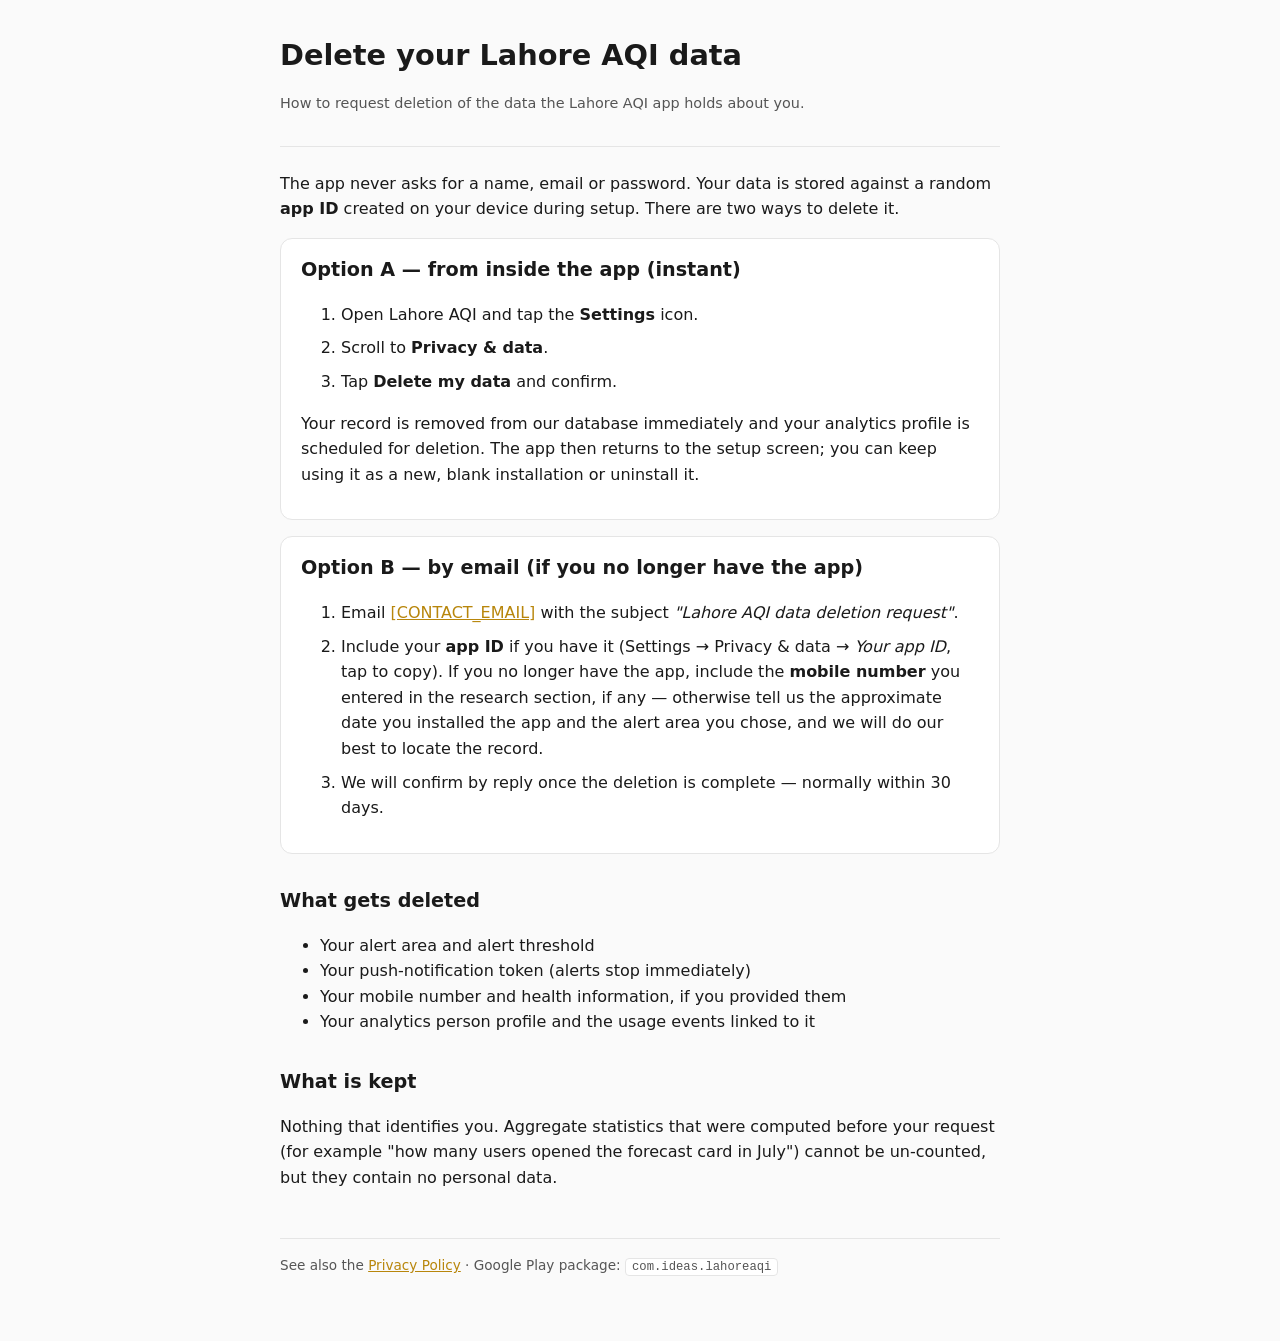
==== delete-my-data.html @ 3244fdd6 "play store readiness: app 1.3.0, per-user auth, parallel apk/prod backends, prod logging Co-Authored" ====
<!doctype html>
<html lang="en">
<head>
<meta charset="utf-8">
<meta name="viewport" content="width=device-width, initial-scale=1">
<title>Lahore AQI — Delete my data</title>
<link rel="stylesheet" href="_style.css">
</head>
<body>
<main>
  <!-- BEFORE PUBLISHING: replace [CONTACT_EMAIL] with a monitored mailbox. -->
  <header>
    <h1>Delete your Lahore AQI data</h1>
    <p class="meta">How to request deletion of the data the Lahore AQI app holds about you.</p>
  </header>

  <p>The app never asks for a name, email or password. Your data is stored against a random <strong>app ID</strong> created on your device during setup. There are two ways to delete it.</p>

  <div class="card">
    <h2 style="margin-top:0">Option A — from inside the app (instant)</h2>
    <ol class="steps">
      <li>Open Lahore AQI and tap the <strong>Settings</strong> icon.</li>
      <li>Scroll to <strong>Privacy &amp; data</strong>.</li>
      <li>Tap <strong>Delete my data</strong> and confirm.</li>
    </ol>
    <p>Your record is removed from our database immediately and your analytics profile is scheduled for deletion. The app then returns to the setup screen; you can keep using it as a new, blank installation or uninstall it.</p>
  </div>

  <div class="card">
    <h2 style="margin-top:0">Option B — by email (if you no longer have the app)</h2>
    <ol class="steps">
      <li>Email <a href="mailto:[CONTACT_EMAIL]?subject=Lahore%20AQI%20data%20deletion%20request">[CONTACT_EMAIL]</a> with the subject <em>"Lahore AQI data deletion request"</em>.</li>
      <li>Include your <strong>app ID</strong> if you have it (Settings → Privacy &amp; data → <em>Your app ID</em>, tap to copy). If you no longer have the app, include the <strong>mobile number</strong> you entered in the research section, if any — otherwise tell us the approximate date you installed the app and the alert area you chose, and we will do our best to locate the record.</li>
      <li>We will confirm by reply once the deletion is complete — normally within 30 days.</li>
    </ol>
  </div>

  <h2>What gets deleted</h2>
  <ul>
    <li>Your alert area and alert threshold</li>
    <li>Your push-notification token (alerts stop immediately)</li>
    <li>Your mobile number and health information, if you provided them</li>
    <li>Your analytics person profile and the usage events linked to it</li>
  </ul>

  <h2>What is kept</h2>
  <p>Nothing that identifies you. Aggregate statistics that were computed before your request (for example "how many users opened the forecast card in July") cannot be un-counted, but they contain no personal data.</p>

  <footer>See also the <a href="privacy-policy.html">Privacy Policy</a> · Google Play package: <code>com.ideas.lahoreaqi</code></footer>
</main>
</body>
</html>
---- _style.css ----
:root { color-scheme: light dark; --fg: #1a1a1a; --muted: #555; --bg: #fafafa; --card: #fff; --accent: #b8860b; --border: #e5e5e5; }
@media (prefers-color-scheme: dark) { :root { --fg: #ececec; --muted: #a5a5a5; --bg: #111; --card: #1b1b1b; --accent: #ffd700; --border: #2a2a2a; } }
* { box-sizing: border-box; }
body { margin: 0; font: 16px/1.6 system-ui, -apple-system, "Segoe UI", Roboto, sans-serif; color: var(--fg); background: var(--bg); }
main { max-width: 760px; margin: 0 auto; padding: 32px 20px 64px; }
header { border-bottom: 1px solid var(--border); padding-bottom: 16px; margin-bottom: 24px; }
h1 { font-size: 1.8rem; margin: 0 0 4px; }
h2 { font-size: 1.2rem; margin: 32px 0 8px; }
h3 { font-size: 1rem; margin: 20px 0 6px; }
p, li { color: var(--fg); }
.meta { color: var(--muted); font-size: .9rem; }
a { color: var(--accent); }
table { width: 100%; border-collapse: collapse; margin: 12px 0; font-size: .95rem; }
th, td { text-align: left; vertical-align: top; padding: 8px 10px; border-bottom: 1px solid var(--border); }
th { color: var(--muted); font-weight: 600; }
.card { background: var(--card); border: 1px solid var(--border); border-radius: 12px; padding: 16px 20px; margin: 16px 0; }
.steps li { margin-bottom: 8px; }
code { background: var(--card); border: 1px solid var(--border); border-radius: 4px; padding: 1px 6px; font-size: .9em; }
nav a { margin-right: 16px; }
footer { margin-top: 48px; color: var(--muted); font-size: .85rem; border-top: 1px solid var(--border); padding-top: 16px; }
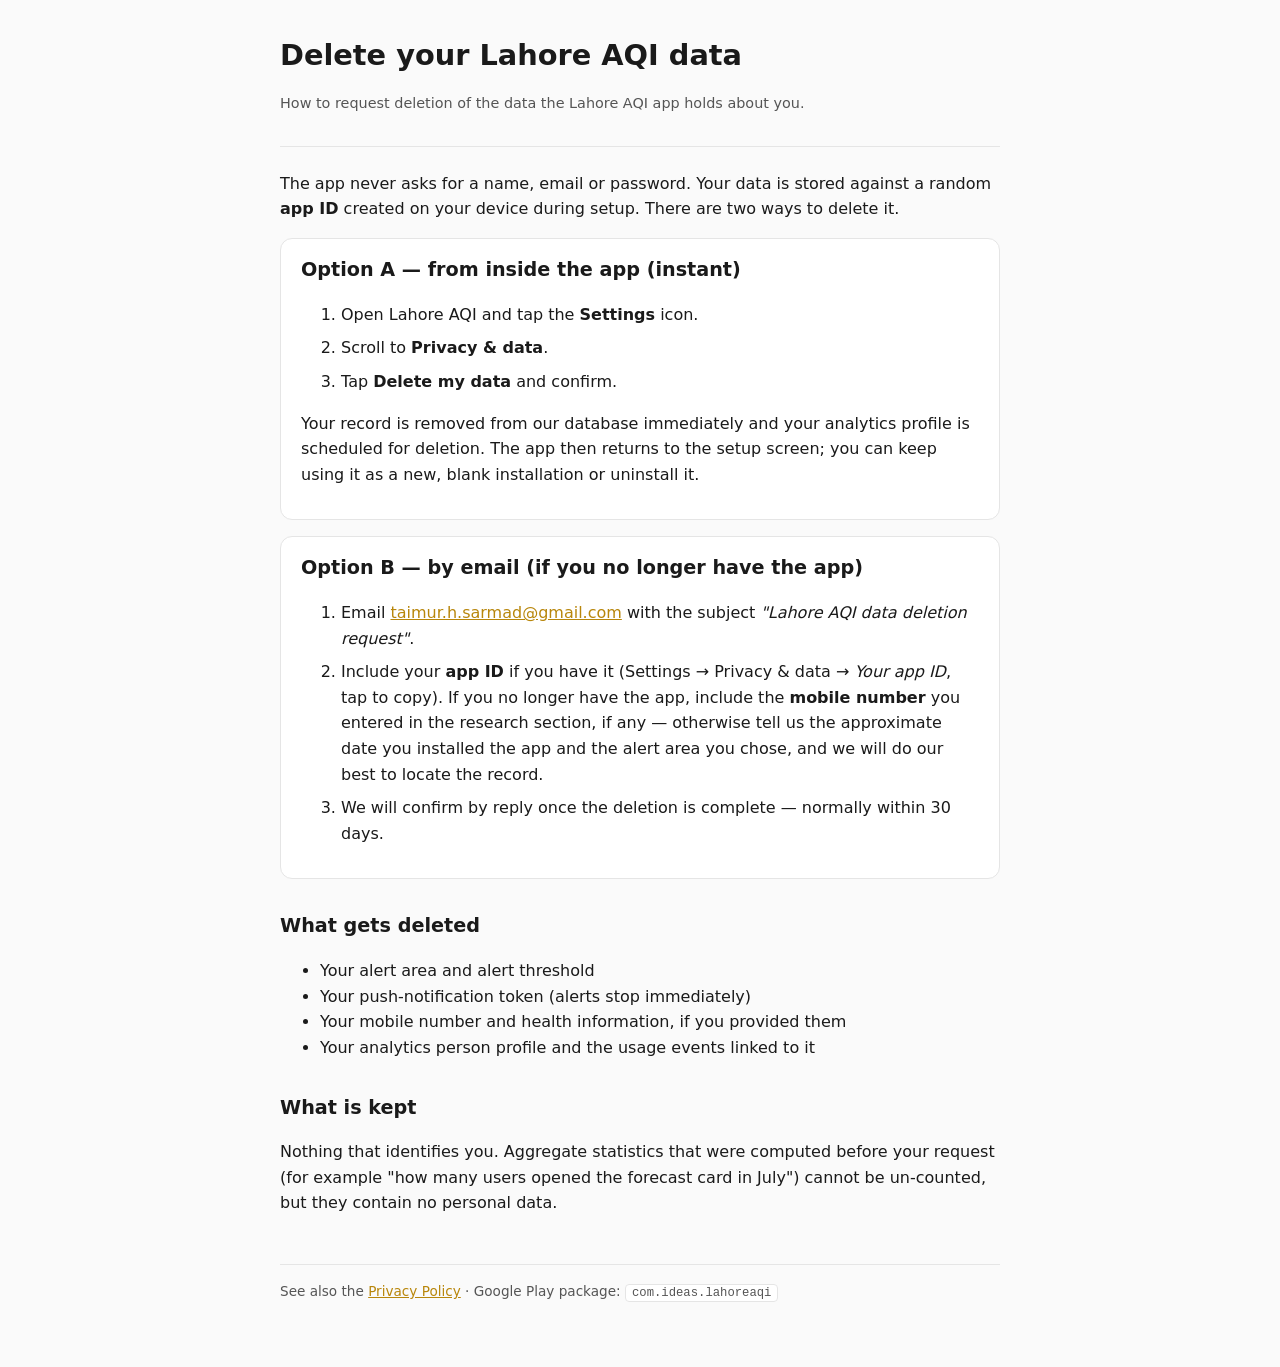
==== commit 7fd5b0bf: "legal: operator + contact details Co-Authored-By: Claude Fable 5 <noreply@anthropic.com> Claude-Sess" ====
--- a/delete-my-data.html
+++ b/delete-my-data.html
@@ -8,7 +8,7 @@
 </head>
 <body>
 <main>
-  <!-- BEFORE PUBLISHING: replace [CONTACT_EMAIL] with a monitored mailbox. -->
+  <!-- BEFORE PUBLISHING: replace taimur.h.sarmad@gmail.com with a monitored mailbox. -->
   <header>
     <h1>Delete your Lahore AQI data</h1>
     <p class="meta">How to request deletion of the data the Lahore AQI app holds about you.</p>
@@ -29,7 +29,7 @@
   <div class="card">
     <h2 style="margin-top:0">Option B — by email (if you no longer have the app)</h2>
     <ol class="steps">
-      <li>Email <a href="mailto:[CONTACT_EMAIL]?subject=Lahore%20AQI%20data%20deletion%20request">[CONTACT_EMAIL]</a> with the subject <em>"Lahore AQI data deletion request"</em>.</li>
+      <li>Email <a href="mailto:taimur.h.sarmad@gmail.com?subject=Lahore%20AQI%20data%20deletion%20request">taimur.h.sarmad@gmail.com</a> with the subject <em>"Lahore AQI data deletion request"</em>.</li>
       <li>Include your <strong>app ID</strong> if you have it (Settings → Privacy &amp; data → <em>Your app ID</em>, tap to copy). If you no longer have the app, include the <strong>mobile number</strong> you entered in the research section, if any — otherwise tell us the approximate date you installed the app and the alert area you chose, and we will do our best to locate the record.</li>
       <li>We will confirm by reply once the deletion is complete — normally within 30 days.</li>
     </ol>
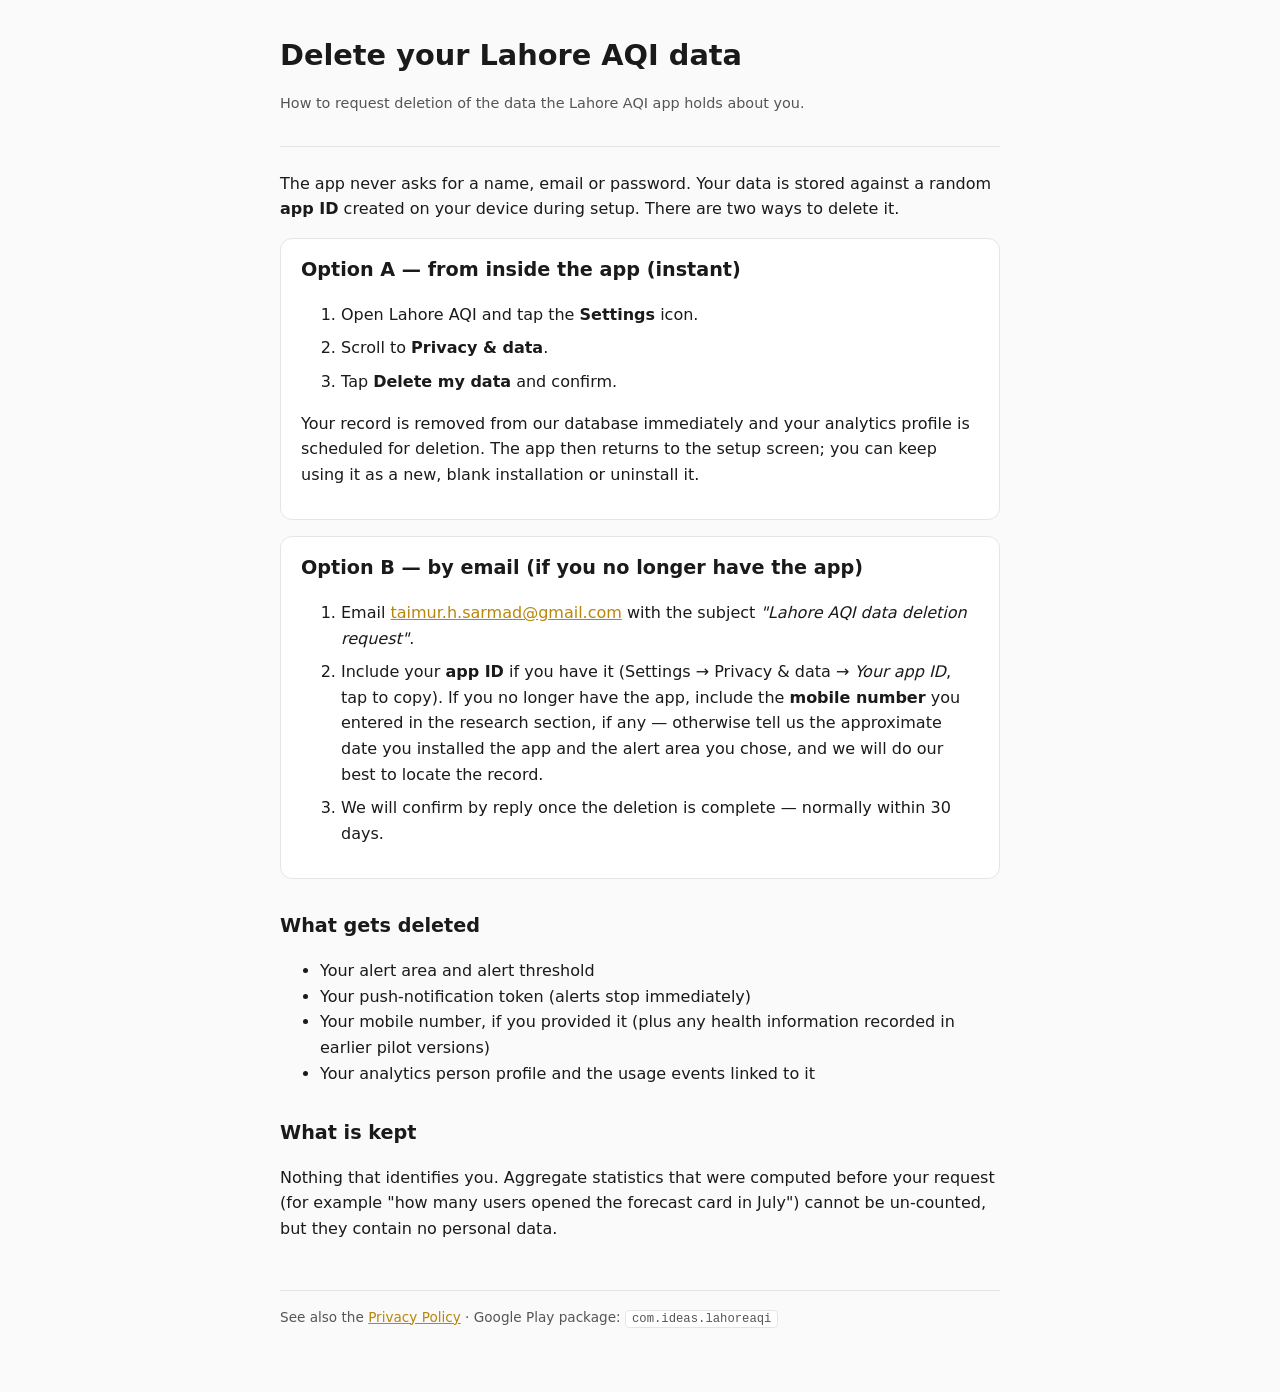
==== commit 71bf1065: "feat!: remove asthma/health-info collection (Play org-account rejection) Google rejected the closed-" ====
--- a/delete-my-data.html
+++ b/delete-my-data.html
@@ -39,7 +39,7 @@
   <ul>
     <li>Your alert area and alert threshold</li>
     <li>Your push-notification token (alerts stop immediately)</li>
-    <li>Your mobile number and health information, if you provided them</li>
+    <li>Your mobile number, if you provided it (plus any health information recorded in earlier pilot versions)</li>
     <li>Your analytics person profile and the usage events linked to it</li>
   </ul>
 
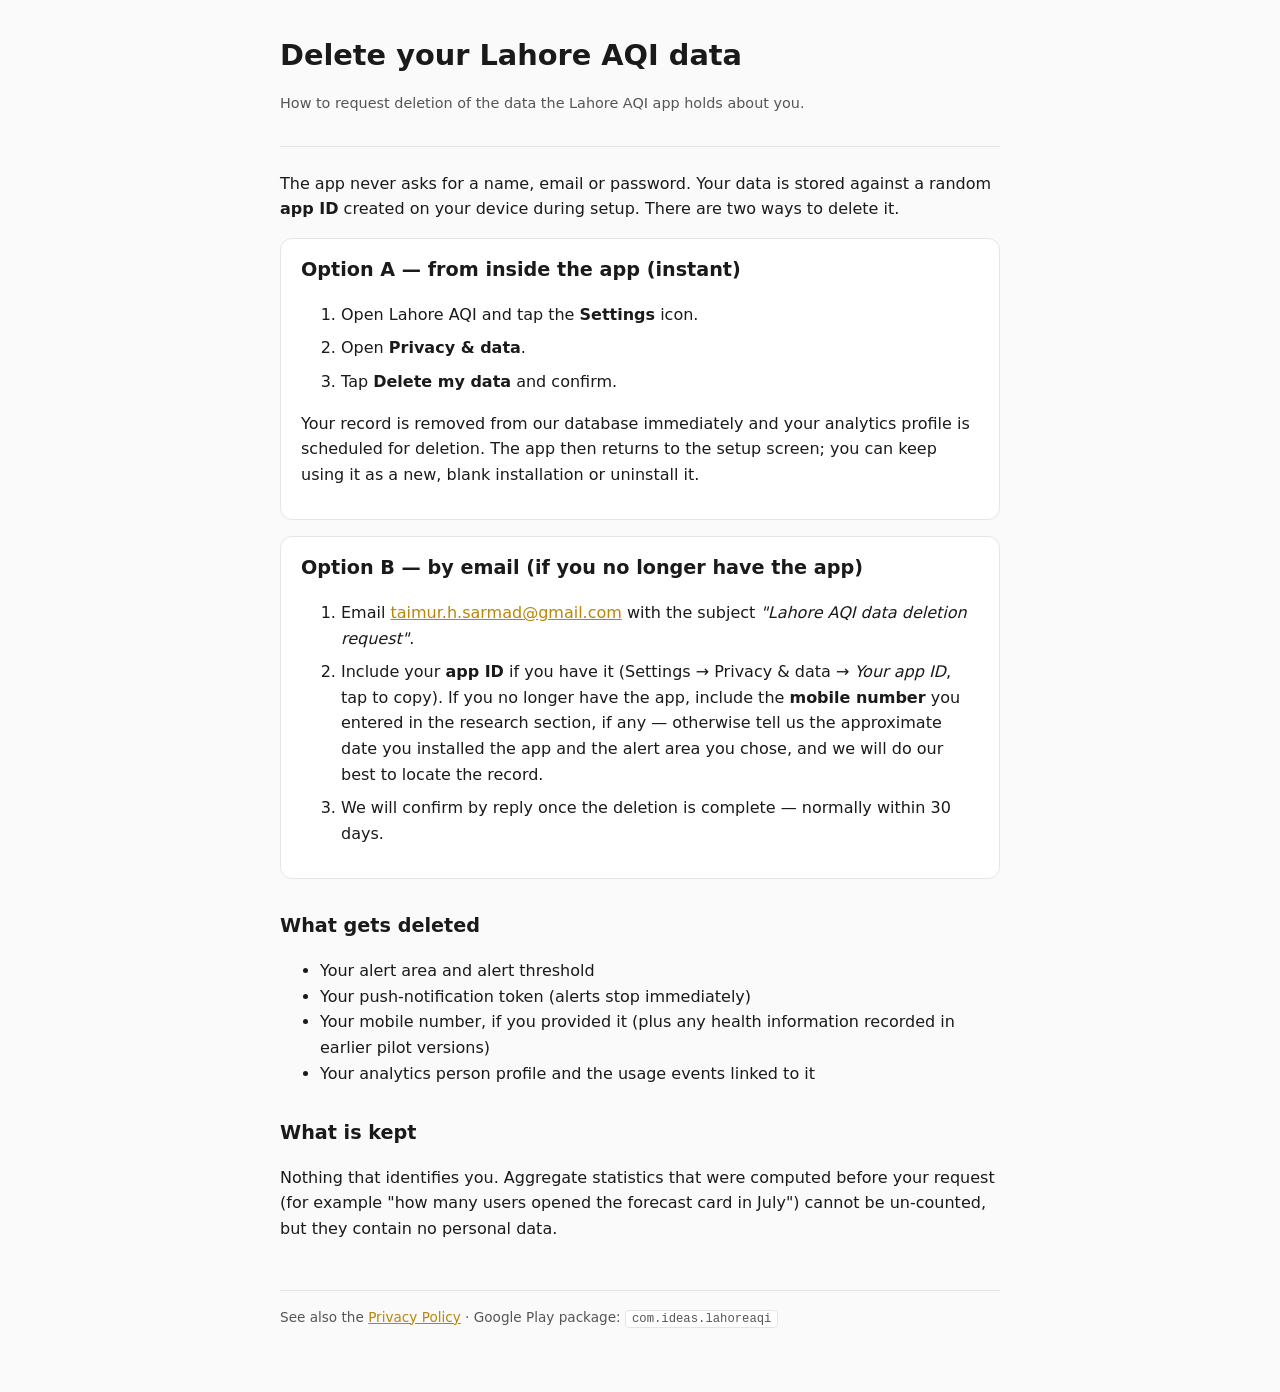
==== commit 8c909ce2: "fix(app): no see-through flicker on navigation; Privacy & data moves to its own screen Flicker: ever" ====
--- a/delete-my-data.html
+++ b/delete-my-data.html
@@ -20,7 +20,7 @@
     <h2 style="margin-top:0">Option A — from inside the app (instant)</h2>
     <ol class="steps">
       <li>Open Lahore AQI and tap the <strong>Settings</strong> icon.</li>
-      <li>Scroll to <strong>Privacy &amp; data</strong>.</li>
+      <li>Open <strong>Privacy &amp; data</strong>.</li>
       <li>Tap <strong>Delete my data</strong> and confirm.</li>
     </ol>
     <p>Your record is removed from our database immediately and your analytics profile is scheduled for deletion. The app then returns to the setup screen; you can keep using it as a new, blank installation or uninstall it.</p>
